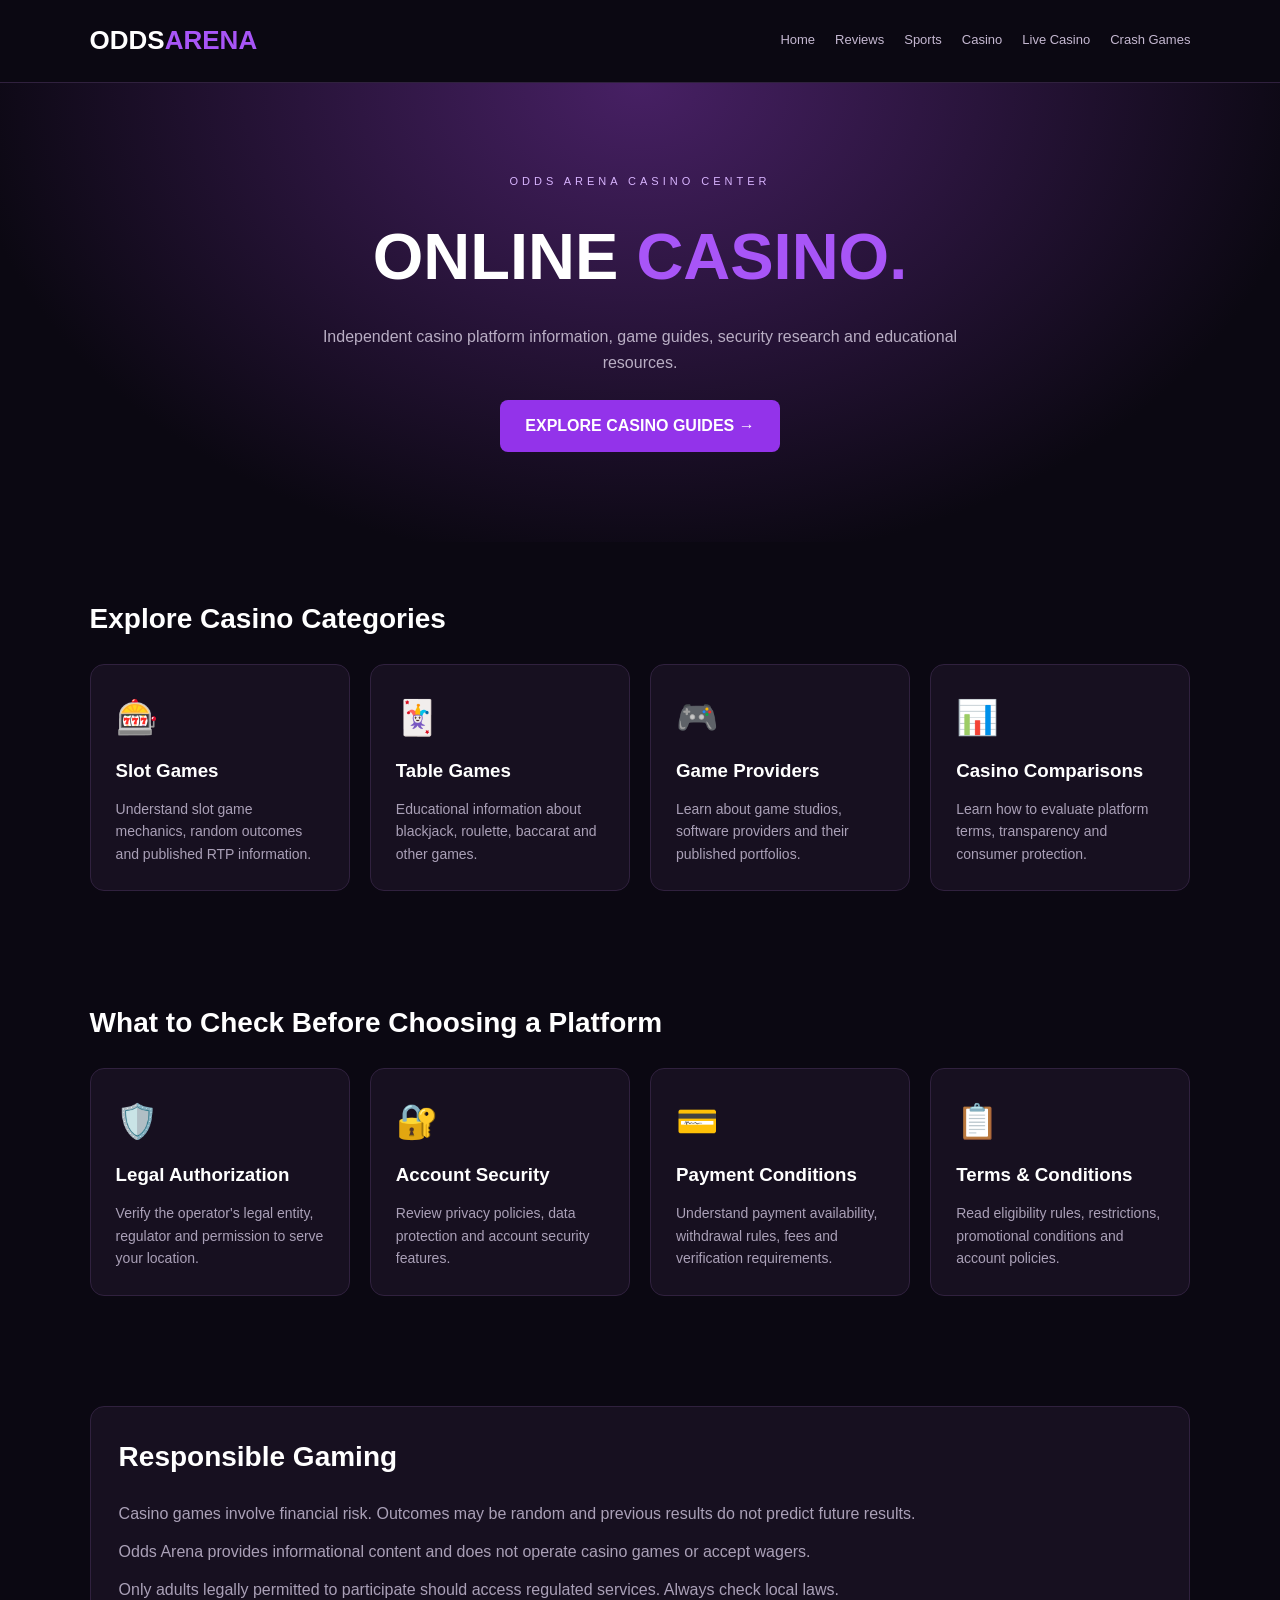
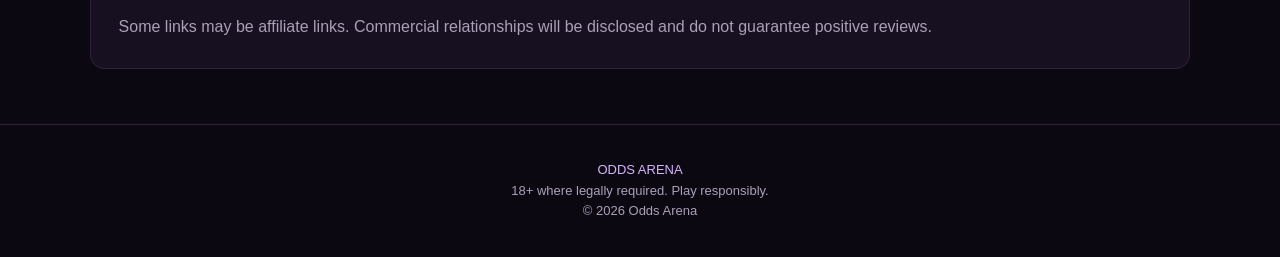
==== casino.html @ 16d21162 "Create casino.html" ====
<!DOCTYPE html>
<html lang="en">
<head>
<meta charset="UTF-8">
<meta name="viewport" content="width=device-width, initial-scale=1">
<meta name="description" content="Odds Arena independent online casino reviews and educational gaming guides.">
<title>Online Casino Guides | ODDS ARENA</title>
<style>
*{box-sizing:border-box;margin:0;padding:0}
body{background:#0b0812;color:#fff;font-family:Arial,sans-serif;line-height:1.6}
a{text-decoration:none;color:inherit}
header{padding:20px 7%;display:flex;justify-content:space-between;align-items:center;flex-wrap:wrap;gap:15px;border-bottom:1px solid #30213e}
.logo{font-size:26px;font-weight:900}
.logo span{color:#a855f7}
nav{display:flex;gap:20px;flex-wrap:wrap}
nav a{color:#c5b8d1;font-size:13px}
.hero{text-align:center;padding:90px 20px;background:radial-gradient(ellipse at top,#472064,#0b0812 75%)}
.tag{color:#d8b4fe;letter-spacing:4px;font-size:11px}
h1{font-size:clamp(40px,7vw,65px);margin:15px 0}
h1 span{color:#a855f7}
.hero p{max-width:650px;margin:auto;color:#b9aec4}
.btn{display:inline-block;background:#9333ea;padding:13px 25px;border-radius:8px;margin-top:25px;font-weight:bold}
section{padding:55px 7%}
section h2{margin-bottom:22px;font-size:28px}
.grid{display:grid;grid-template-columns:repeat(auto-fit,minmax(230px,1fr));gap:20px}
.card{background:#171020;border:1px solid #30213e;padding:25px;border-radius:14px}
.card span{font-size:34px}
.card h3{margin:12px 0}
.card p{font-size:14px;color:#aaa0b7}
.info{background:#171020;border:1px solid #30213e;border-radius:14px;padding:28px}
.info p{color:#aaa0b7;margin-top:12px}
footer{text-align:center;padding:35px;border-top:1px solid #30213e;color:#aaa0b7;font-size:13px}
footer a{color:#d8b4fe}
@media(max-width:600px){header{justify-content:center}nav{justify-content:center;gap:12px}}
</style>
</head>
<body>
<header>
<a class="logo" href="index.html">ODDS<span>ARENA</span></a>
<nav>
<a href="index.html">Home</a>
<a href="reviews.html">Reviews</a>
<a href="sports.html">Sports</a>
<a href="casino.html">Casino</a>
<a href="live.html">Live Casino</a>
<a href="crash.html">Crash Games</a>
</nav>
</header>

<main>
<div class="hero">
<div class="tag">ODDS ARENA CASINO CENTER</div>
<h1>ONLINE <span>CASINO.</span></h1>
<p>Independent casino platform information, game guides, security research and educational resources.</p>
<a href="#guides" class="btn">EXPLORE CASINO GUIDES →</a>
</div>

<section id="guides">
<h2>Explore Casino Categories</h2>
<div class="grid">
<article class="card">
<span>🎰</span>
<h3>Slot Games</h3>
<p>Understand slot game mechanics, random outcomes and published RTP information.</p>
</article>
<article class="card">
<span>🃏</span>
<h3>Table Games</h3>
<p>Educational information about blackjack, roulette, baccarat and other games.</p>
</article>
<article class="card">
<span>🎮</span>
<h3>Game Providers</h3>
<p>Learn about game studios, software providers and their published portfolios.</p>
</article>
<article class="card">
<span>📊</span>
<h3>Casino Comparisons</h3>
<p>Learn how to evaluate platform terms, transparency and consumer protection.</p>
</article>
</div>
</section>

<section>
<h2>What to Check Before Choosing a Platform</h2>
<div class="grid">
<article class="card">
<span>🛡️</span>
<h3>Legal Authorization</h3>
<p>Verify the operator's legal entity, regulator and permission to serve your location.</p>
</article>
<article class="card">
<span>🔐</span>
<h3>Account Security</h3>
<p>Review privacy policies, data protection and account security features.</p>
</article>
<article class="card">
<span>💳</span>
<h3>Payment Conditions</h3>
<p>Understand payment availability, withdrawal rules, fees and verification requirements.</p>
</article>
<article class="card">
<span>📋</span>
<h3>Terms & Conditions</h3>
<p>Read eligibility rules, restrictions, promotional conditions and account policies.</p>
</article>
</div>
</section>

<section>
<div class="info">
<h2>Responsible Gaming</h2>
<p>Casino games involve financial risk. Outcomes may be random and previous results do not predict future results.</p>
<p>Odds Arena provides informational content and does not operate casino games or accept wagers.</p>
<p>Only adults legally permitted to participate should access regulated services. Always check local laws.</p>
<p>Some links may be affiliate links. Commercial relationships will be disclosed and do not guarantee positive reviews.</p>
</div>
</section>
</main>

<footer>
<a href="index.html">ODDS ARENA</a>
<p>18+ where legally required. Play responsibly.</p>
<p>© 2026 Odds Arena</p>
</footer>
</body>
</html>
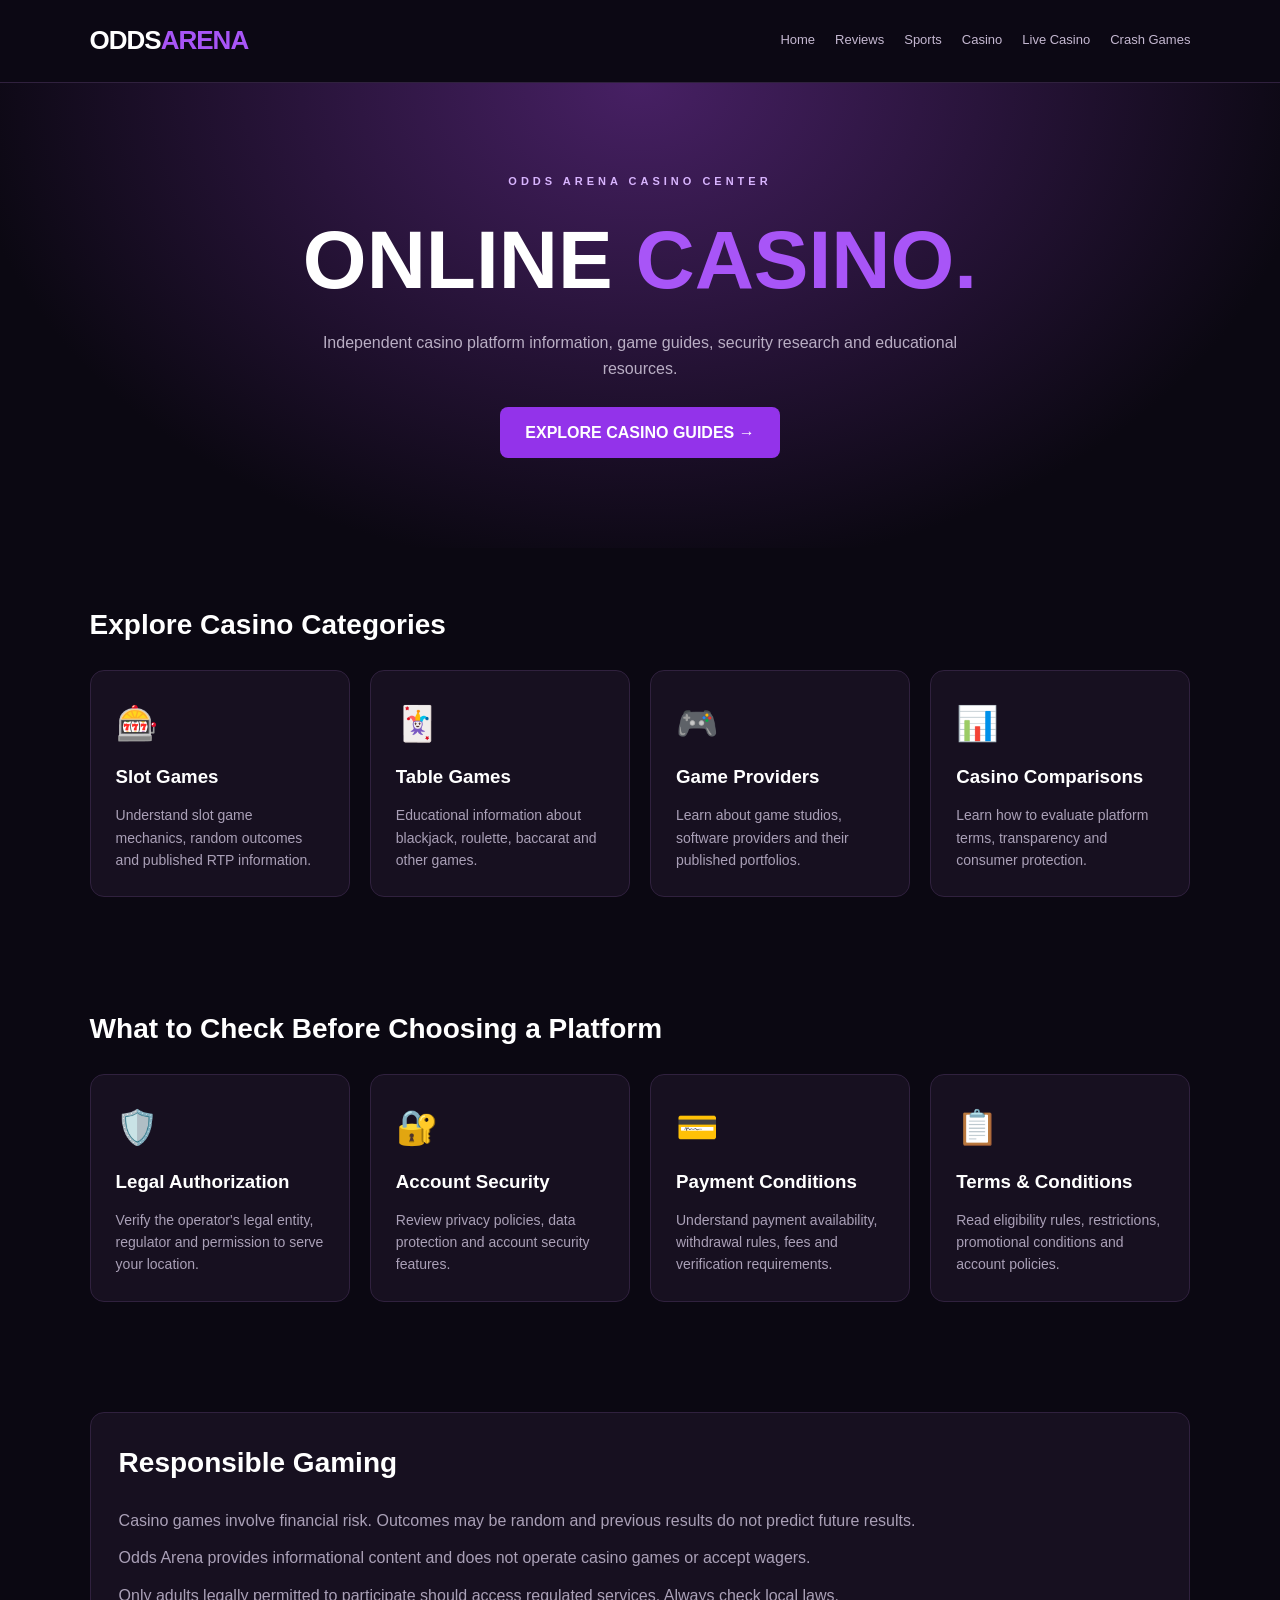
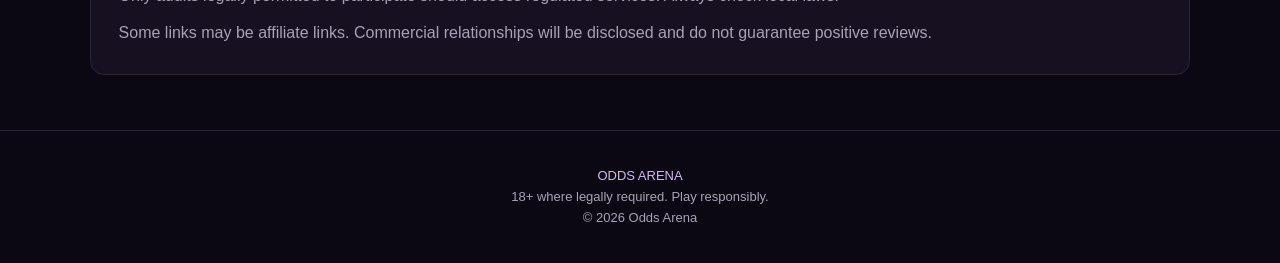
==== commit b7016a18: "Update casino.html" ====
--- a/casino.html
+++ b/casino.html
@@ -1,6 +1,7 @@
 
 <!DOCTYPE html>
 <html lang="en">
+  <link rel="stylesheet" href="style.css">
 <head>
 <meta charset="UTF-8">
 <meta name="viewport" content="width=device-width, initial-scale=1">
--- a/style.css
+++ b/style.css
@@ -0,0 +1,255 @@
+
+:root {
+  --bg: #090711;
+  --surface: #151020;
+  --surface-light: #21152e;
+  --purple: #a855f7;
+  --purple-light: #d8b4fe;
+  --text: #ffffff;
+  --muted: #aaa0b7;
+  --border: #30213e;
+}
+
+* {
+  box-sizing: border-box;
+  margin: 0;
+  padding: 0;
+}
+
+html {
+  scroll-behavior: smooth;
+}
+
+body {
+  background: var(--bg);
+  color: var(--text);
+  font-family: Arial, sans-serif;
+  line-height: 1.7;
+}
+
+a {
+  color: inherit;
+  text-decoration: none;
+  transition: .25s;
+}
+
+/* HEADER */
+
+header {
+  background: rgba(13, 9, 20, .96);
+  border-bottom: 1px solid var(--border);
+  padding: 20px 7%;
+  display: flex;
+  justify-content: space-between;
+  align-items: center;
+  flex-wrap: wrap;
+  gap: 20px;
+}
+
+.logo {
+  font-size: 27px;
+  font-weight: 900;
+  letter-spacing: -1px;
+}
+
+.logo span {
+  color: var(--purple);
+}
+
+nav {
+  display: flex;
+  flex-wrap: wrap;
+  gap: 24px;
+}
+
+nav a {
+  color: var(--muted);
+  font-size: 14px;
+}
+
+nav a:hover {
+  color: var(--purple-light);
+}
+
+/* HERO */
+
+.hero {
+  text-align: center;
+  padding: 110px 20px 90px;
+  background:
+    radial-gradient(
+      ellipse at top,
+      #472064 0%,
+      #1a1027 45%,
+      #090711 85%
+    );
+}
+
+.hero h1 {
+  font-size: clamp(42px, 8vw, 82px);
+  line-height: 1.1;
+  margin: 25px 0;
+  font-weight: 900;
+}
+
+.hero h1 span {
+  color: var(--purple);
+}
+
+.hero p {
+  max-width: 650px;
+  margin: auto;
+  color: #c6b9d2;
+}
+
+/* BUTTONS */
+
+.btn,
+.button,
+.primary-btn {
+  display: inline-block;
+  margin-top: 28px;
+  padding: 14px 28px;
+  background: linear-gradient(
+    100deg,
+    #7e22ce,
+    #a855f7
+  );
+  color: white;
+  border-radius: 9px;
+  font-weight: bold;
+  transition: .25s;
+}
+
+.btn:hover,
+.button:hover,
+.primary-btn:hover {
+  transform: translateY(-3px);
+  box-shadow: 0 8px 30px #a855f744;
+}
+
+/* SECTIONS */
+
+section {
+  padding: 75px 7%;
+}
+
+section h2 {
+  font-size: 30px;
+  margin-bottom: 25px;
+}
+
+.eyebrow,
+.tag {
+  color: var(--purple-light);
+  letter-spacing: 3px;
+  font-size: 11px;
+  font-weight: bold;
+}
+
+/* CARDS */
+
+.grid {
+  display: grid;
+  grid-template-columns:
+    repeat(auto-fit, minmax(230px, 1fr));
+  gap: 22px;
+}
+
+.card,
+.category-card {
+  background: linear-gradient(
+    145deg,
+    var(--surface-light),
+    var(--surface)
+  );
+  border: 1px solid var(--border);
+  border-radius: 16px;
+  padding: 28px;
+  transition: .25s;
+}
+
+.card:hover,
+.category-card:hover {
+  border-color: var(--purple);
+  transform: translateY(-5px);
+  box-shadow: 0 10px 30px #a855f71a;
+}
+
+.card h3 {
+  margin: 14px 0 8px;
+}
+
+.card p,
+.category-card p {
+  color: var(--muted);
+  font-size: 14px;
+}
+
+.card span,
+.card .icon {
+  font-size: 35px;
+}
+
+/* INFORMATION */
+
+.info,
+.about,
+.disclosure {
+  background: var(--surface);
+  border: 1px solid var(--border);
+  border-radius: 16px;
+  padding: 32px;
+}
+
+.info p,
+.about p,
+.disclosure p {
+  color: var(--muted);
+  margin-top: 12px;
+}
+
+/* FOOTER */
+
+footer {
+  padding: 45px 7%;
+  text-align: center;
+  border-top: 1px solid var(--border);
+  color: var(--muted);
+  font-size: 13px;
+}
+
+.footer-links {
+  display: flex;
+  justify-content: center;
+  flex-wrap: wrap;
+  gap: 24px;
+  margin: 22px 0;
+}
+
+/* MOBILE */
+
+@media (max-width: 700px) {
+  header {
+    justify-content: center;
+    text-align: center;
+  }
+
+  nav {
+    justify-content: center;
+    gap: 14px;
+  }
+
+  .hero {
+    padding: 75px 18px;
+  }
+
+  section {
+    padding: 50px 5%;
+  }
+
+  .grid {
+    grid-template-columns: 1fr;
+  }
+}
+
